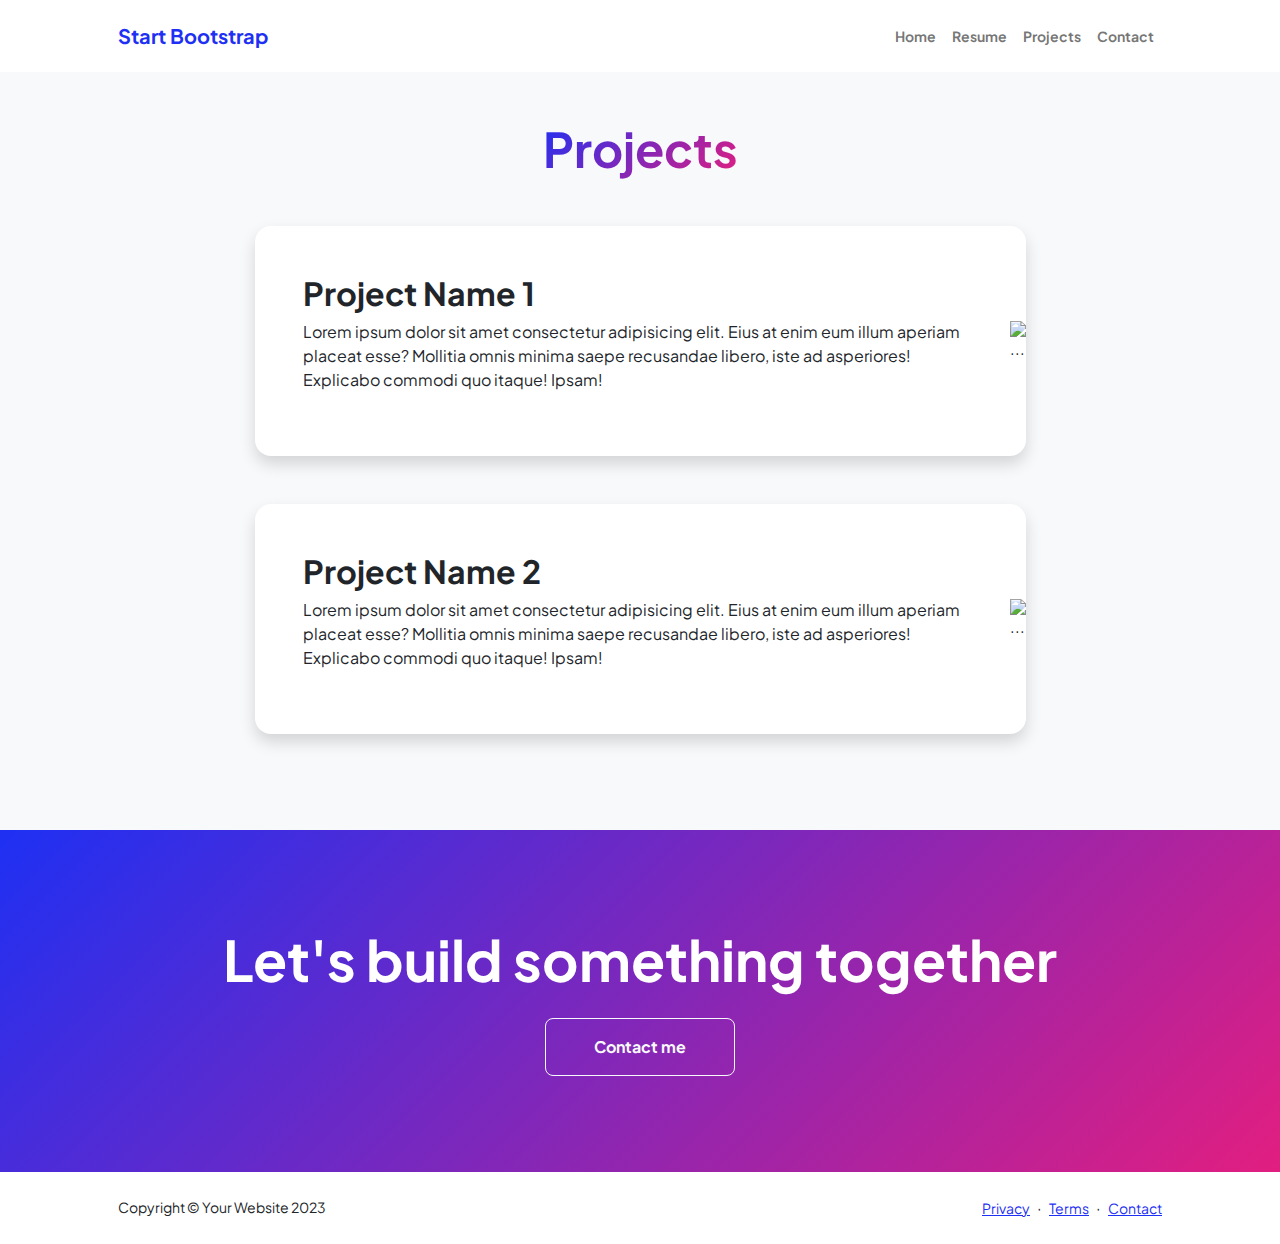
==== projects.html @ 6036141d "intial commit" ====
<!DOCTYPE html>
<html lang="en">
    <head>
        <meta charset="utf-8" />
        <meta name="viewport" content="width=device-width, initial-scale=1, shrink-to-fit=no" />
        <meta name="description" content="" />
        <meta name="author" content="" />
        <title>Modern Business - Start Bootstrap Template</title>
        <!-- Favicon-->
        <link rel="icon" type="image/x-icon" href="assets/favicon.ico" />
        <!-- Custom Google font-->
        <link rel="preconnect" href="https://fonts.googleapis.com" />
        <link rel="preconnect" href="https://fonts.gstatic.com" crossorigin />
        <link href="https://fonts.googleapis.com/css2?family=Plus+Jakarta+Sans:wght@100;200;300;400;500;600;700;800;900&amp;display=swap" rel="stylesheet" />
        <!-- Bootstrap icons-->
        <link href="https://cdn.jsdelivr.net/npm/bootstrap-icons@1.8.1/font/bootstrap-icons.css" rel="stylesheet" />
        <!-- Core theme CSS (includes Bootstrap)-->
        <link href="css/styles.css" rel="stylesheet" />
    </head>
    <body class="d-flex flex-column h-100 bg-light">
        <main class="flex-shrink-0">
            <!-- Navigation-->
            <nav class="navbar navbar-expand-lg navbar-light bg-white py-3">
                <div class="container px-5">
                    <a class="navbar-brand" href="index.html"><span class="fw-bolder text-primary">Start Bootstrap</span></a>
                    <button class="navbar-toggler" type="button" data-bs-toggle="collapse" data-bs-target="#navbarSupportedContent" aria-controls="navbarSupportedContent" aria-expanded="false" aria-label="Toggle navigation"><span class="navbar-toggler-icon"></span></button>
                    <div class="collapse navbar-collapse" id="navbarSupportedContent">
                        <ul class="navbar-nav ms-auto mb-2 mb-lg-0 small fw-bolder">
                            <li class="nav-item"><a class="nav-link" href="index.html">Home</a></li>
                            <li class="nav-item"><a class="nav-link" href="resume.html">Resume</a></li>
                            <li class="nav-item"><a class="nav-link" href="projects.html">Projects</a></li>
                            <li class="nav-item"><a class="nav-link" href="contact.html">Contact</a></li>
                        </ul>
                    </div>
                </div>
            </nav>
            <!-- Projects Section-->
            <section class="py-5">
                <div class="container px-5 mb-5">
                    <div class="text-center mb-5">
                        <h1 class="display-5 fw-bolder mb-0"><span class="text-gradient d-inline">Projects</span></h1>
                    </div>
                    <div class="row gx-5 justify-content-center">
                        <div class="col-lg-11 col-xl-9 col-xxl-8">
                            <!-- Project Card 1-->
                            <div class="card overflow-hidden shadow rounded-4 border-0 mb-5">
                                <div class="card-body p-0">
                                    <div class="d-flex align-items-center">
                                        <div class="p-5">
                                            <h2 class="fw-bolder">Project Name 1</h2>
                                            <p>Lorem ipsum dolor sit amet consectetur adipisicing elit. Eius at enim eum illum aperiam placeat esse? Mollitia omnis minima saepe recusandae libero, iste ad asperiores! Explicabo commodi quo itaque! Ipsam!</p>
                                        </div>
                                        <img class="img-fluid" src="https://dummyimage.com/300x400/343a40/6c757d" alt="..." />
                                    </div>
                                </div>
                            </div>
                            <!-- Project Card 2-->
                            <div class="card overflow-hidden shadow rounded-4 border-0">
                                <div class="card-body p-0">
                                    <div class="d-flex align-items-center">
                                        <div class="p-5">
                                            <h2 class="fw-bolder">Project Name 2</h2>
                                            <p>Lorem ipsum dolor sit amet consectetur adipisicing elit. Eius at enim eum illum aperiam placeat esse? Mollitia omnis minima saepe recusandae libero, iste ad asperiores! Explicabo commodi quo itaque! Ipsam!</p>
                                        </div>
                                        <img class="img-fluid" src="https://dummyimage.com/300x400/343a40/6c757d" alt="..." />
                                    </div>
                                </div>
                            </div>
                        </div>
                    </div>
                </div>
            </section>
            <!-- Call to action section-->
            <section class="py-5 bg-gradient-primary-to-secondary text-white">
                <div class="container px-5 my-5">
                    <div class="text-center">
                        <h2 class="display-4 fw-bolder mb-4">Let's build something together</h2>
                        <a class="btn btn-outline-light btn-lg px-5 py-3 fs-6 fw-bolder" href="contact.html">Contact me</a>
                    </div>
                </div>
            </section>
        </main>
        <!-- Footer-->
        <footer class="bg-white py-4 mt-auto">
            <div class="container px-5">
                <div class="row align-items-center justify-content-between flex-column flex-sm-row">
                    <div class="col-auto"><div class="small m-0">Copyright &copy; Your Website 2023</div></div>
                    <div class="col-auto">
                        <a class="small" href="#!">Privacy</a>
                        <span class="mx-1">&middot;</span>
                        <a class="small" href="#!">Terms</a>
                        <span class="mx-1">&middot;</span>
                        <a class="small" href="#!">Contact</a>
                    </div>
                </div>
            </div>
        </footer>
        <!-- Bootstrap core JS-->
        <script src="https://cdn.jsdelivr.net/npm/bootstrap@5.2.3/dist/js/bootstrap.bundle.min.js"></script>
        <!-- Core theme JS-->
        <script src="js/scripts.js"></script>
    </body>
</html>
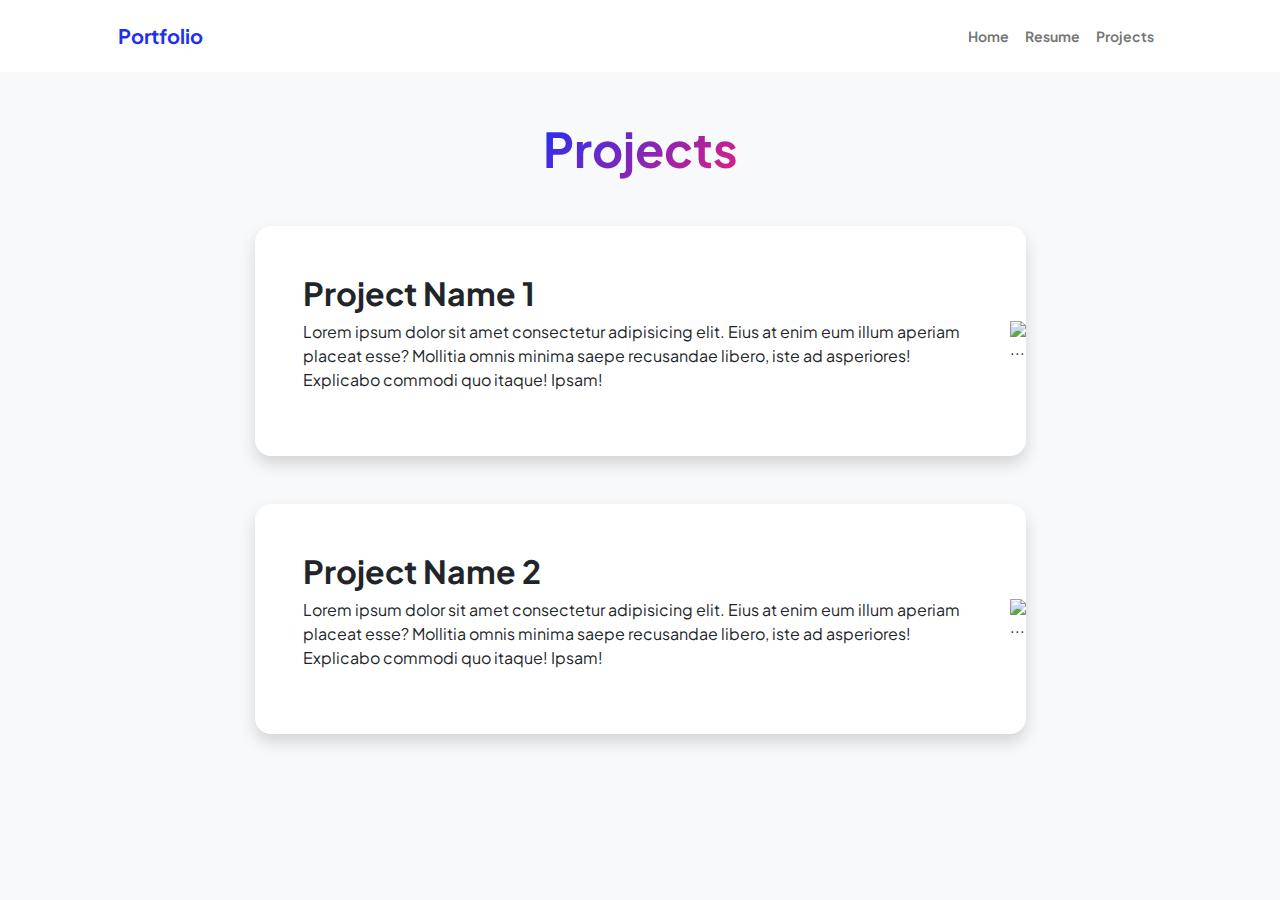
==== commit c7673635: "commit" ====
--- a/projects.html
+++ b/projects.html
@@ -5,9 +5,7 @@
         <meta name="viewport" content="width=device-width, initial-scale=1, shrink-to-fit=no" />
         <meta name="description" content="" />
         <meta name="author" content="" />
-        <title>Modern Business - Start Bootstrap Template</title>
-        <!-- Favicon-->
-        <link rel="icon" type="image/x-icon" href="assets/favicon.ico" />
+        <title>Harsh Patel | Backend Devloper</title>
         <!-- Custom Google font-->
         <link rel="preconnect" href="https://fonts.googleapis.com" />
         <link rel="preconnect" href="https://fonts.gstatic.com" crossorigin />
@@ -22,14 +20,13 @@
             <!-- Navigation-->
             <nav class="navbar navbar-expand-lg navbar-light bg-white py-3">
                 <div class="container px-5">
-                    <a class="navbar-brand" href="index.html"><span class="fw-bolder text-primary">Start Bootstrap</span></a>
+                    <a class="navbar-brand" href="index.html"><span class="fw-bolder text-primary">Portfolio</span></a>
                     <button class="navbar-toggler" type="button" data-bs-toggle="collapse" data-bs-target="#navbarSupportedContent" aria-controls="navbarSupportedContent" aria-expanded="false" aria-label="Toggle navigation"><span class="navbar-toggler-icon"></span></button>
                     <div class="collapse navbar-collapse" id="navbarSupportedContent">
                         <ul class="navbar-nav ms-auto mb-2 mb-lg-0 small fw-bolder">
                             <li class="nav-item"><a class="nav-link" href="index.html">Home</a></li>
                             <li class="nav-item"><a class="nav-link" href="resume.html">Resume</a></li>
                             <li class="nav-item"><a class="nav-link" href="projects.html">Projects</a></li>
-                            <li class="nav-item"><a class="nav-link" href="contact.html">Contact</a></li>
                         </ul>
                     </div>
                 </div>
@@ -70,31 +67,7 @@
                     </div>
                 </div>
             </section>
-            <!-- Call to action section-->
-            <section class="py-5 bg-gradient-primary-to-secondary text-white">
-                <div class="container px-5 my-5">
-                    <div class="text-center">
-                        <h2 class="display-4 fw-bolder mb-4">Let's build something together</h2>
-                        <a class="btn btn-outline-light btn-lg px-5 py-3 fs-6 fw-bolder" href="contact.html">Contact me</a>
-                    </div>
-                </div>
-            </section>
         </main>
-        <!-- Footer-->
-        <footer class="bg-white py-4 mt-auto">
-            <div class="container px-5">
-                <div class="row align-items-center justify-content-between flex-column flex-sm-row">
-                    <div class="col-auto"><div class="small m-0">Copyright &copy; Your Website 2023</div></div>
-                    <div class="col-auto">
-                        <a class="small" href="#!">Privacy</a>
-                        <span class="mx-1">&middot;</span>
-                        <a class="small" href="#!">Terms</a>
-                        <span class="mx-1">&middot;</span>
-                        <a class="small" href="#!">Contact</a>
-                    </div>
-                </div>
-            </div>
-        </footer>
         <!-- Bootstrap core JS-->
         <script src="https://cdn.jsdelivr.net/npm/bootstrap@5.2.3/dist/js/bootstrap.bundle.min.js"></script>
         <!-- Core theme JS-->
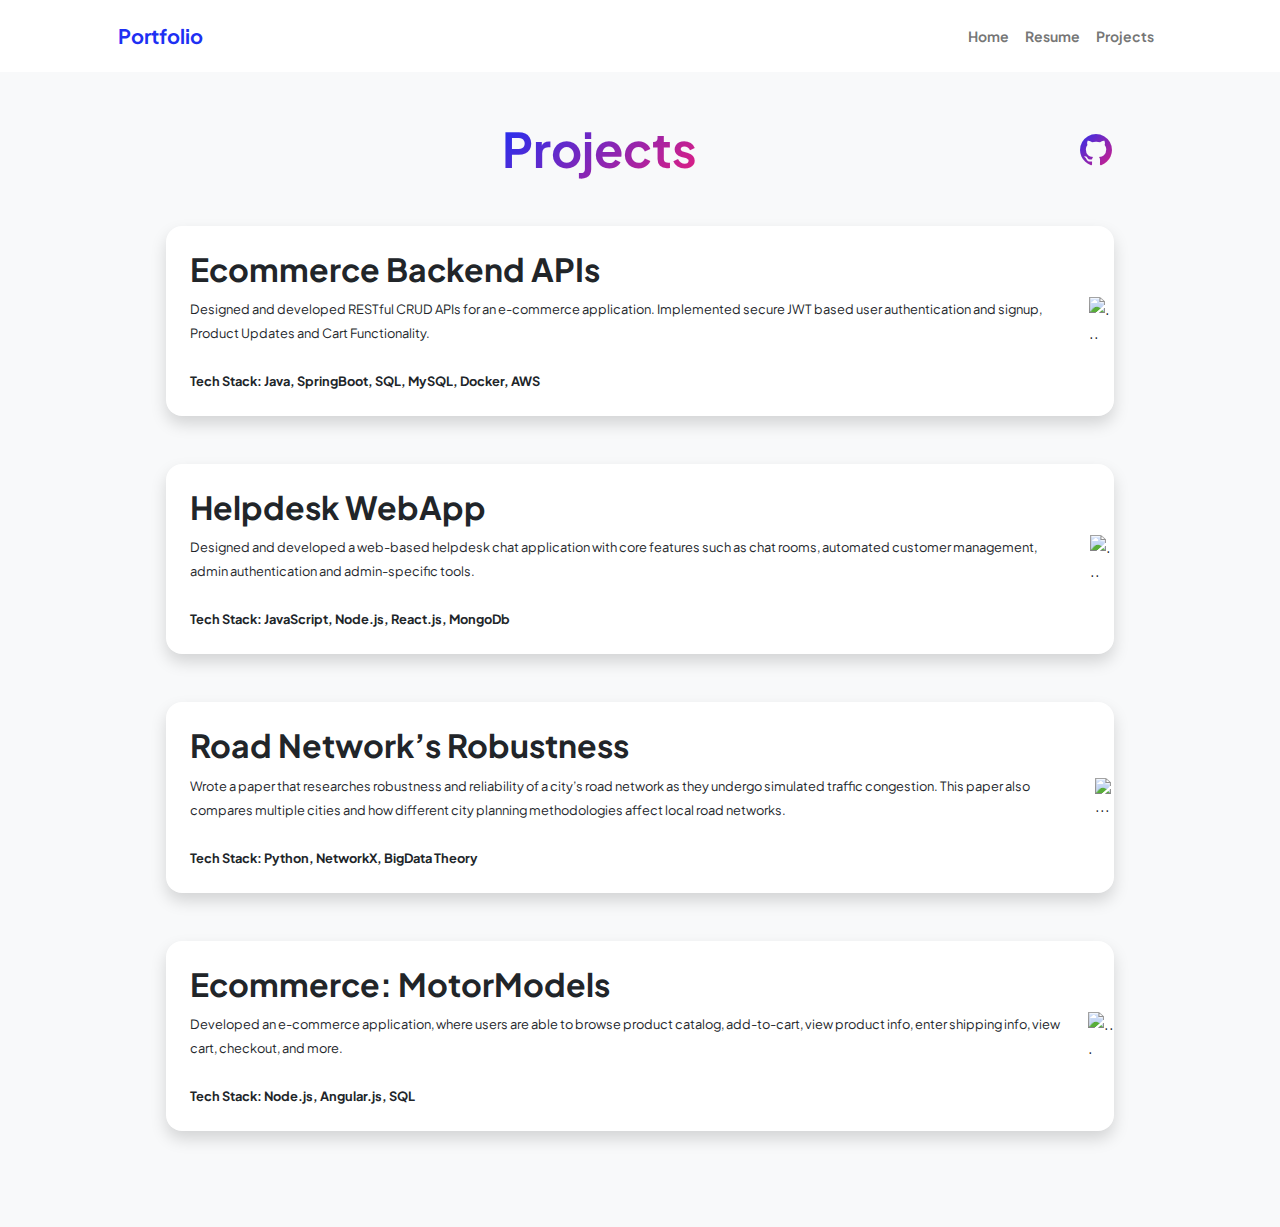
==== commit 58267918: "added project details" ====
--- a/projects.html
+++ b/projects.html
@@ -1,76 +1,162 @@
 <!DOCTYPE html>
 <html lang="en">
-    <head>
-        <meta charset="utf-8" />
-        <meta name="viewport" content="width=device-width, initial-scale=1, shrink-to-fit=no" />
-        <meta name="description" content="" />
-        <meta name="author" content="" />
-        <title>Harsh Patel | Backend Devloper</title>
-        <!-- Custom Google font-->
-        <link rel="preconnect" href="https://fonts.googleapis.com" />
-        <link rel="preconnect" href="https://fonts.gstatic.com" crossorigin />
-        <link href="https://fonts.googleapis.com/css2?family=Plus+Jakarta+Sans:wght@100;200;300;400;500;600;700;800;900&amp;display=swap" rel="stylesheet" />
-        <!-- Bootstrap icons-->
-        <link href="https://cdn.jsdelivr.net/npm/bootstrap-icons@1.8.1/font/bootstrap-icons.css" rel="stylesheet" />
-        <!-- Core theme CSS (includes Bootstrap)-->
-        <link href="css/styles.css" rel="stylesheet" />
-    </head>
-    <body class="d-flex flex-column h-100 bg-light">
-        <main class="flex-shrink-0">
-            <!-- Navigation-->
-            <nav class="navbar navbar-expand-lg navbar-light bg-white py-3">
-                <div class="container px-5">
-                    <a class="navbar-brand" href="index.html"><span class="fw-bolder text-primary">Portfolio</span></a>
-                    <button class="navbar-toggler" type="button" data-bs-toggle="collapse" data-bs-target="#navbarSupportedContent" aria-controls="navbarSupportedContent" aria-expanded="false" aria-label="Toggle navigation"><span class="navbar-toggler-icon"></span></button>
-                    <div class="collapse navbar-collapse" id="navbarSupportedContent">
-                        <ul class="navbar-nav ms-auto mb-2 mb-lg-0 small fw-bolder">
-                            <li class="nav-item"><a class="nav-link" href="index.html">Home</a></li>
-                            <li class="nav-item"><a class="nav-link" href="resume.html">Resume</a></li>
-                            <li class="nav-item"><a class="nav-link" href="projects.html">Projects</a></li>
-                        </ul>
-                    </div>
+
+<head>
+    <meta charset="utf-8" />
+    <meta name="viewport" content="width=device-width, initial-scale=1, shrink-to-fit=no" />
+    <meta name="description" content="" />
+    <meta name="author" content="" />
+    <title>Harsh Patel | Backend Devloper</title>
+    <!-- Custom Google font-->
+    <link rel="preconnect" href="https://fonts.googleapis.com" />
+    <link rel="preconnect" href="https://fonts.gstatic.com" crossorigin />
+    <link
+        href="https://fonts.googleapis.com/css2?family=Plus+Jakarta+Sans:wght@100;200;300;400;500;600;700;800;900&amp;display=swap"
+        rel="stylesheet" />
+    <!-- Bootstrap icons-->
+    <link href="https://cdn.jsdelivr.net/npm/bootstrap-icons@1.8.1/font/bootstrap-icons.css" rel="stylesheet" />
+    <!-- Core theme CSS (includes Bootstrap)-->
+    <link href="css/styles.css" rel="stylesheet" />
+</head>
+
+<body class="d-flex flex-column h-100 bg-light">
+    <main class="flex-shrink-0">
+        <!-- Navigation-->
+        <nav class="navbar navbar-expand-lg navbar-light bg-white py-3">
+            <div class="container px-5">
+                <a class="navbar-brand" href="index.html"><span class="fw-bolder text-primary">Portfolio</span></a>
+                <button class="navbar-toggler" type="button" data-bs-toggle="collapse"
+                    data-bs-target="#navbarSupportedContent" aria-controls="navbarSupportedContent"
+                    aria-expanded="false" aria-label="Toggle navigation"><span
+                        class="navbar-toggler-icon"></span></button>
+                <div class="collapse navbar-collapse" id="navbarSupportedContent">
+                    <ul class="navbar-nav ms-auto mb-2 mb-lg-0 small fw-bolder">
+                        <li class="nav-item"><a class="nav-link" href="index.html">Home</a></li>
+                        <li class="nav-item"><a class="nav-link" href="resume.html">Resume</a></li>
+                        <li class="nav-item"><a class="nav-link" href="projects.html">Projects</a></li>
+                    </ul>
                 </div>
-            </nav>
-            <!-- Projects Section-->
-            <section class="py-5">
-                <div class="container px-5 mb-5">
-                    <div class="text-center mb-5">
-                        <h1 class="display-5 fw-bolder mb-0"><span class="text-gradient d-inline">Projects</span></h1>
-                    </div>
-                    <div class="row gx-5 justify-content-center">
-                        <div class="col-lg-11 col-xl-9 col-xxl-8">
-                            <!-- Project Card 1-->
-                            <div class="card overflow-hidden shadow rounded-4 border-0 mb-5">
-                                <div class="card-body p-0">
-                                    <div class="d-flex align-items-center">
-                                        <div class="p-5">
-                                            <h2 class="fw-bolder">Project Name 1</h2>
-                                            <p>Lorem ipsum dolor sit amet consectetur adipisicing elit. Eius at enim eum illum aperiam placeat esse? Mollitia omnis minima saepe recusandae libero, iste ad asperiores! Explicabo commodi quo itaque! Ipsam!</p>
-                                        </div>
-                                        <img class="img-fluid" src="https://dummyimage.com/300x400/343a40/6c757d" alt="..." />
+            </div>
+        </nav>
+        <!-- Projects Section-->
+        <section class="py-5">
+            <div class="container px-5 mb-5">
+                <div class="d-flex justify-content-between align-items-center mb-5">
+                    <!-- Empty Div to Balance the Layout -->
+                    
+        
+                    <!-- Title in the Center -->
+                    <h1 class="display-5 fw-bolder mb-0 text-center flex-grow-1">
+                        <span class="text-gradient d-inline">Projects</span>
+                    </h1>
+        
+                    <!-- GitHub Icon on the Right -->
+                    <a class="text-gradient fs-2" href="https://github.com/Harsh-B-Patel" target="_blank">
+                        <i class="bi bi-github"></i>
+                    </a>
+                    <div style="width: 50px;"></div>
+                </div>
+            </div>
+        
+        
+                
+                <div class="row gx-5 justify-content-center">
+                    <div class="col-lg-11 col-xl-9 col-xxl-8">
+                        <!-- Project Card 1-->
+                        <div class="card overflow-hidden shadow rounded-4 border-0 mb-5">
+                            <div class="card-body p-0">
+                                <div class="d-flex align-items-center">
+                                    <div class="p-4">
+                                        <h2 class="fw-bolder">Ecommerce Backend APIs</h2>
+                                        <span style="font-size: 0.8rem;">Designed and developed RESTful CRUD APIs for an
+                                            e-commerce application. Implemented secure JWT based
+                                            user authentication and signup, Product Updates and Cart Functionality.
+                                        </span>
+                                        <br>
+                                        <br>
+                                        <span style="font-size: 0.8rem;"> <strong>Tech Stack: Java, SpringBoot, SQL,
+                                                MySQL, Docker, AWS
+                                            </strong> </span>
                                     </div>
-                                </div>
-                            </div>
-                            <!-- Project Card 2-->
-                            <div class="card overflow-hidden shadow rounded-4 border-0">
-                                <div class="card-body p-0">
-                                    <div class="d-flex align-items-center">
-                                        <div class="p-5">
-                                            <h2 class="fw-bolder">Project Name 2</h2>
-                                            <p>Lorem ipsum dolor sit amet consectetur adipisicing elit. Eius at enim eum illum aperiam placeat esse? Mollitia omnis minima saepe recusandae libero, iste ad asperiores! Explicabo commodi quo itaque! Ipsam!</p>
-                                        </div>
-                                        <img class="img-fluid" src="https://dummyimage.com/300x400/343a40/6c757d" alt="..." />
-                                    </div>
+                                    <img class="img-fluid" src="https://dummyimage.com/300x400/343a40/6c757d"
+                                        alt="..." />
                                 </div>
                             </div>
                         </div>
+                        <!-- Project Card 2-->
+                        <div class="card overflow-hidden shadow rounded-4 border-0 mb-5">
+                            <div class="card-body p-0">
+                                <div class="d-flex align-items-center">
+                                    <div class="p-4">
+                                        <h2 class="fw-bolder">Helpdesk WebApp</h2>
+                                        <span style="font-size: 0.8rem;">Designed and developed a web-based helpdesk
+                                            chat application with core features such as chat rooms, automated
+                                            customer management, admin authentication and admin-specific tools.
+                                        </span>
+                                        <br>
+                                        <br>
+                                        <span style="font-size: 0.8rem;"> <strong>Tech Stack: JavaScript, Node.js,
+                                                React.js, MongoDb
+                                            </strong> </span>
+                                    </div>
+                                    <img class="img-fluid" src="https://dummyimage.com/300x400/343a40/6c757d"
+                                        alt="..." />
+                                </div>
+                            </div>
+                        </div>
+                        <!-- Project Card 3-->
+                        <div class="card overflow-hidden shadow rounded-4 border-0 mb-5">
+                            <div class="card-body p-0">
+                                <div class="d-flex align-items-center">
+                                    <div class="p-4">
+                                        <h2 class="fw-bolder">Road Network’s Robustness </h2>
+                                        <span style="font-size: 0.8rem;">Wrote a paper that researches robustness and
+                                            reliability of a city’s road network as they undergo simulated traffic
+                                            congestion. This paper also compares multiple cities and how different city
+                                            planning methodologies affect local road networks.
+                                        </span>
+                                        <br>
+                                        <br>
+                                        <span style="font-size: 0.8rem;"> <strong>Tech Stack: Python, NetworkX, BigData
+                                                Theory
+                                            </strong> </span>
+                                    </div>
+                                    <img class="img-fluid" src="https://dummyimage.com/300x400/343a40/6c757d"
+                                        alt="..." />
+                                </div>
+                            </div>
+                        </div>
+                        <!-- Project Card 4-->
+                        <div class="card overflow-hidden shadow rounded-4 border-0 mb-5">
+                            <div class="card-body p-0">
+                                <div class="d-flex align-items-center">
+                                    <div class="p-4">
+                                        <h2 class="fw-bolder">Ecommerce: MotorModels </h2>
+                                        <span style="font-size: 0.8rem;">Developed an e-commerce application, where
+                                            users are able to browse product catalog, add-to-cart, view product info,
+                                            enter shipping info, view cart, checkout, and more.
+                                        </span>
+                                        <br>
+                                        <br>
+                                        <span style="font-size: 0.8rem;"> <strong>Tech Stack: Node.js, Angular.js, SQL
+                                            </strong> </span>
+                                    </div>
+                                    <img class="img-fluid" src="https://dummyimage.com/300x400/343a40/6c757d"
+                                        alt="..." />
+                                </div>
+                            </div>
+                        </div>
+
+
                     </div>
                 </div>
-            </section>
-        </main>
-        <!-- Bootstrap core JS-->
-        <script src="https://cdn.jsdelivr.net/npm/bootstrap@5.2.3/dist/js/bootstrap.bundle.min.js"></script>
-        <!-- Core theme JS-->
-        <script src="js/scripts.js"></script>
-    </body>
-</html>
+            </div>
+        </section>
+    </main>
+    <!-- Bootstrap core JS-->
+    <script src="https://cdn.jsdelivr.net/npm/bootstrap@5.2.3/dist/js/bootstrap.bundle.min.js"></script>
+    <!-- Core theme JS-->
+    <script src="js/scripts.js"></script>
+</body>
+
+</html>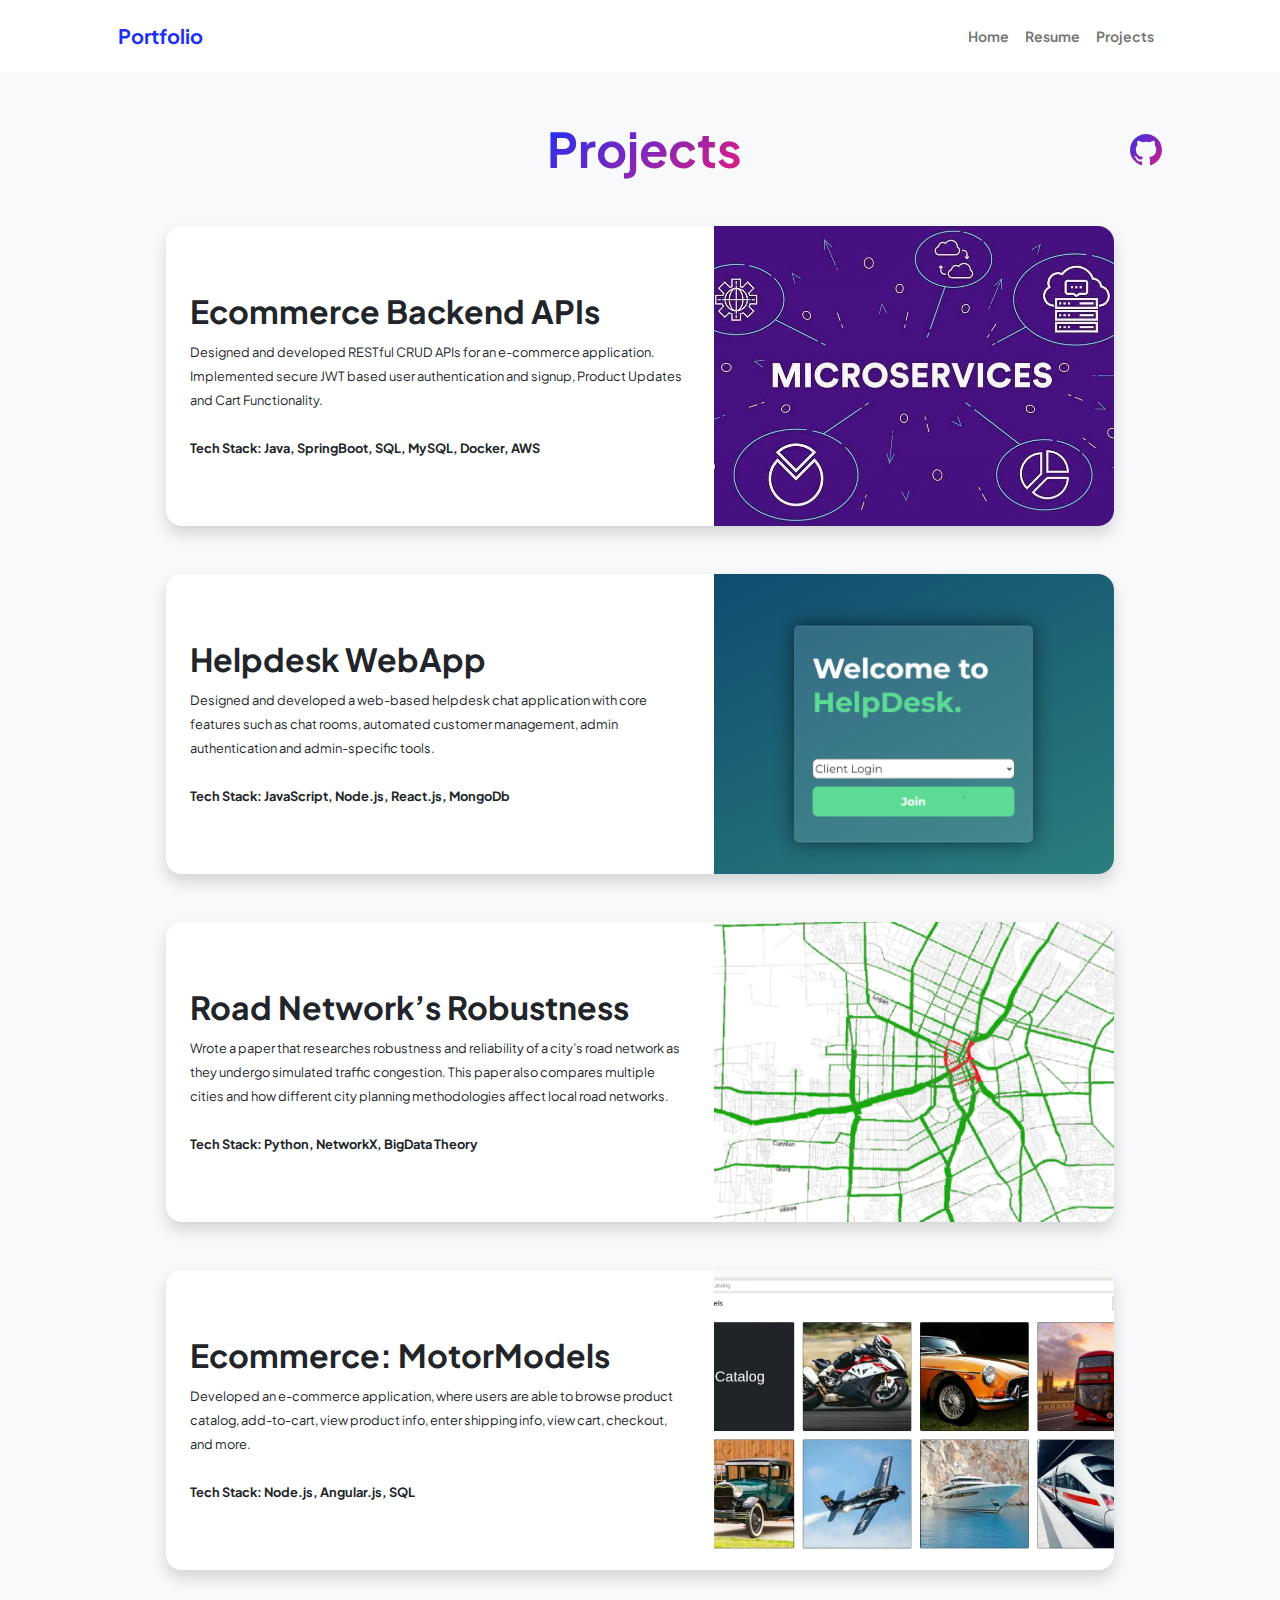
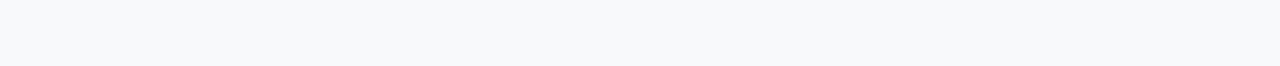
==== commit ff4c4537: "added assets" ====
--- a/projects.html
+++ b/projects.html
@@ -43,7 +43,7 @@
             <div class="container px-5 mb-5">
                 <div class="d-flex justify-content-between align-items-center mb-5">
                     <!-- Empty Div to Balance the Layout -->
-                    
+                    <div style="width: 40px;"></div>
         
                     <!-- Title in the Center -->
                     <h1 class="display-5 fw-bolder mb-0 text-center flex-grow-1">
@@ -54,14 +54,13 @@
                     <a class="text-gradient fs-2" href="https://github.com/Harsh-B-Patel" target="_blank">
                         <i class="bi bi-github"></i>
                     </a>
-                    <div style="width: 50px;"></div>
                 </div>
             </div>
         
         
                 
                 <div class="row gx-5 justify-content-center">
-                    <div class="col-lg-11 col-xl-9 col-xxl-8">
+                    <div class="col-lg-11 col-xl-9 col-xxl-7">
                         <!-- Project Card 1-->
                         <div class="card overflow-hidden shadow rounded-4 border-0 mb-5">
                             <div class="card-body p-0">
@@ -78,8 +77,8 @@
                                                 MySQL, Docker, AWS
                                             </strong> </span>
                                     </div>
-                                    <img class="img-fluid" src="https://dummyimage.com/300x400/343a40/6c757d"
-                                        alt="..." />
+                                    <img class="img-fluid" src="assets/project1.jpg" alt="..." style="width: 400px; height: 300px; object-fit: cover;" />
+
                                 </div>
                             </div>
                         </div>
@@ -99,8 +98,8 @@
                                                 React.js, MongoDb
                                             </strong> </span>
                                     </div>
-                                    <img class="img-fluid" src="https://dummyimage.com/300x400/343a40/6c757d"
-                                        alt="..." />
+                                    <img class="img-fluid" src="assets/project2.PNG" alt="..." style="width: 400px; height: 300px; object-fit: cover;" />
+
                                 </div>
                             </div>
                         </div>
@@ -121,8 +120,8 @@
                                                 Theory
                                             </strong> </span>
                                     </div>
-                                    <img class="img-fluid" src="https://dummyimage.com/300x400/343a40/6c757d"
-                                        alt="..." />
+                                    <img class="img-fluid" src="assets/r2.png" alt="..." style="width: 400px; height: 300px; object-fit: cover;" />
+
                                 </div>
                             </div>
                         </div>
@@ -141,8 +140,8 @@
                                         <span style="font-size: 0.8rem;"> <strong>Tech Stack: Node.js, Angular.js, SQL
                                             </strong> </span>
                                     </div>
-                                    <img class="img-fluid" src="https://dummyimage.com/300x400/343a40/6c757d"
-                                        alt="..." />
+                                    <img class="img-fluid" src="assets/catalog1.png" alt="..." style="width: 400px; height: 300px; object-fit: cover;" />
+
                                 </div>
                             </div>
                         </div>
